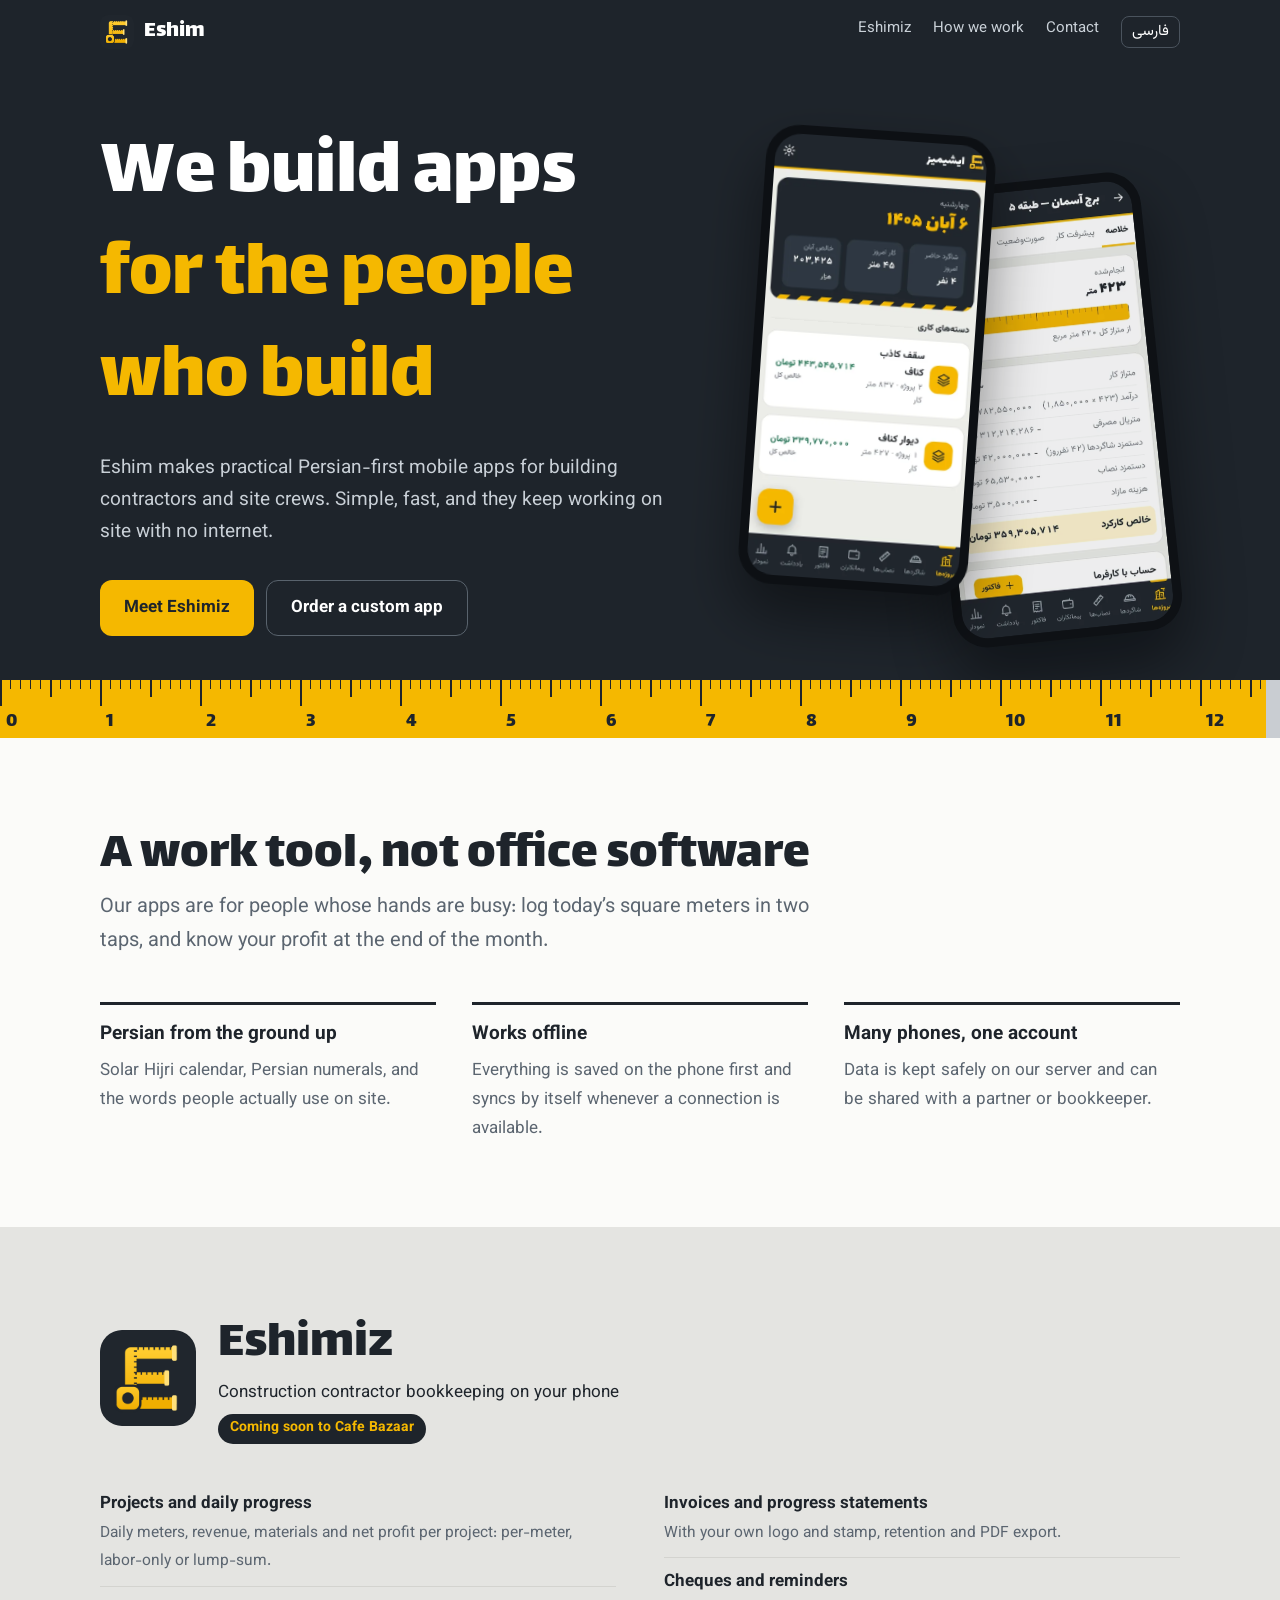
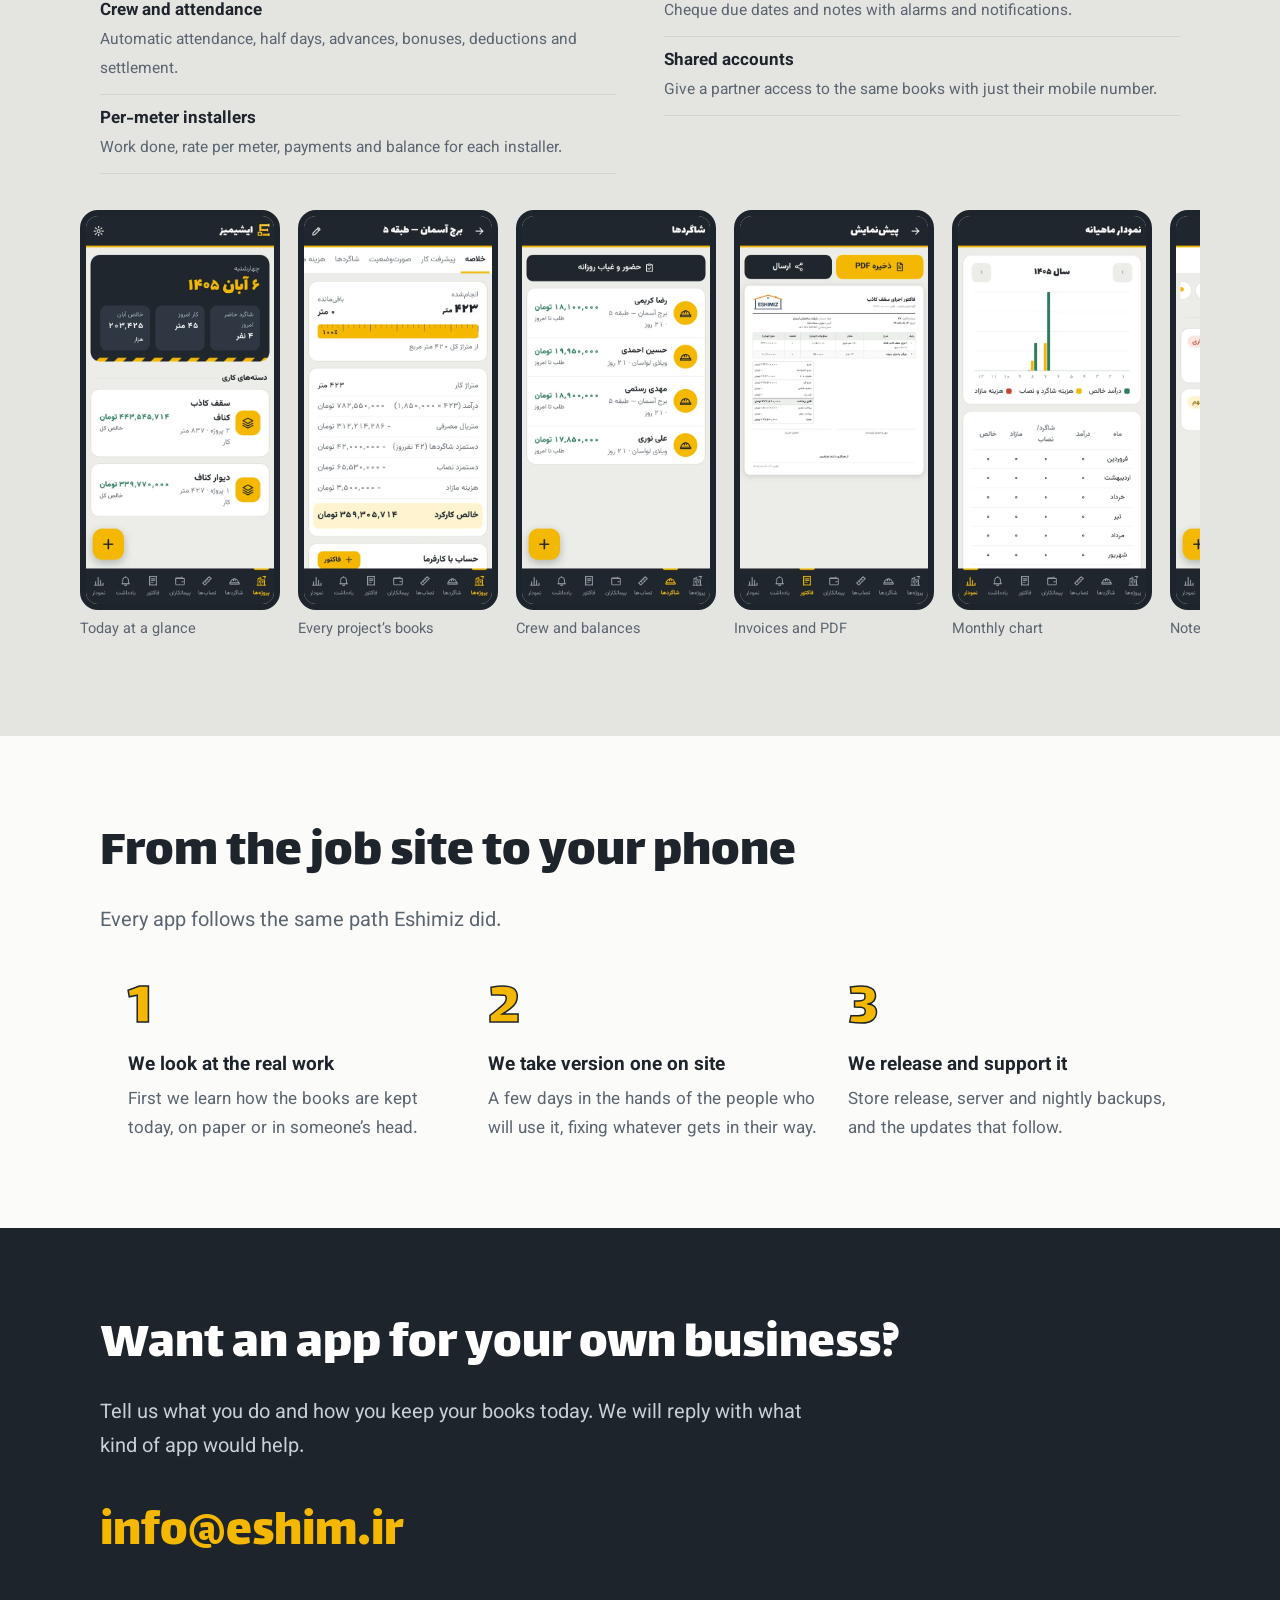
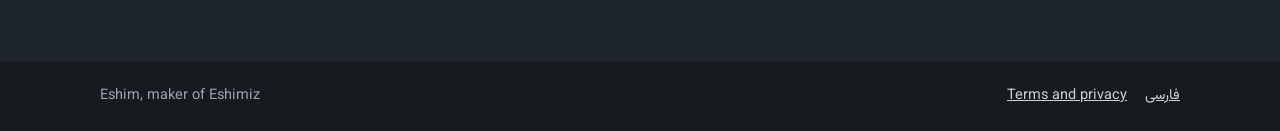
==== web/en/index.html @ 2e8bf79c "Website: studio home page (fa) + English site at /en with privacy page Co-Authored-By: Claude Opus 5" ====
<!doctype html>
<html lang="en" dir="ltr">
<head>
<meta charset="utf-8">
<meta name="viewport" content="width=device-width, initial-scale=1">
<title>Eshim — apps for the people who build</title>
<meta name="description" content="Eshim is an Iranian app studio making practical mobile apps for building contractors and site crews. First product: Eshimiz, contractor bookkeeping on your phone.">
<link rel="icon" href="../favicon-64.png">
<link rel="alternate" hreflang="fa" href="https://eshim.ir/">
<style>
@font-face { font-family: Lalezar; src: url(../Lalezar.woff) format('woff'); font-display: swap; }
@font-face { font-family: Vazirmatn; src: url(../Vazirmatn.woff2) format('woff2'); font-weight: 100 900; font-display: swap; }
:root {
  --asphalt: #1e242b; --asphalt-2: #262d35; --safety: #f5b800; --concrete: #e4e4e1;
  --paper: #fbfbf9; --navy: #182d4a; --roof: #f0801e; --ink: #1e242b; --mut: #5b6570; --line: #d3d3cf;
}
* { box-sizing: border-box; }
html { scroll-behavior: smooth; }
body { margin: 0; background: var(--paper); color: var(--ink); font: 17px/1.7 Vazirmatn, Tahoma, sans-serif; }
a { color: inherit; }
:focus-visible { outline: 3px solid var(--safety); outline-offset: 3px; border-radius: 4px; }
.wrap { max-width: 1120px; margin: 0 auto; padding: 0 20px; }
h1, h2, .display { font-family: Lalezar, Vazirmatn, sans-serif; font-weight: 400; line-height: 1.25; margin: 0; }

/* نوار بالا */
.top { background: var(--asphalt); color: #fff; }
.top .wrap { display: flex; align-items: center; justify-content: space-between; height: 64px; }
.brand { display: flex; align-items: center; gap: 10px; text-decoration: none; font-family: Lalezar, sans-serif; font-size: 24px; }
.brand img { width: 34px; height: 34px; border-radius: 8px; }
.top nav { display: flex; gap: 22px; font-size: 15px; }
.top nav a { text-decoration: none; color: #c9d0d7; }
.top nav a:hover { color: #fff; }
.top nav .lang { border: 1px solid #4a535d; border-radius: 8px; padding: 2px 10px; color: #fff; }

/* قهرمان */
.hero { background: var(--asphalt); color: #fff; overflow: hidden; }
.hero .wrap { display: grid; grid-template-columns: 1.1fr .9fr; gap: 40px; align-items: center; padding-top: 56px; padding-bottom: 40px; }
.hero h1 { font-size: clamp(44px, 6.4vw, 84px); color: #fff; }
.hero h1 span { display: block; color: var(--safety); }
.hero p { color: #c9d0d7; font-size: 19px; max-width: 32em; margin: 22px 0 30px; }
.actions { display: flex; flex-wrap: wrap; gap: 12px; }
.btn { display: inline-flex; align-items: center; gap: 8px; text-decoration: none; font-weight: 700; padding: 13px 24px; border-radius: 12px; }
.btn.y { background: var(--safety); color: var(--asphalt); }
.btn.o { border: 1.5px solid #59636d; color: #fff; }
.btn.o:hover { border-color: #fff; }
.phones { position: relative; height: 520px; }
.phone { position: absolute; width: 230px; aspect-ratio: 1/2; border-radius: 34px; background: #0d1014; padding: 9px; box-shadow: 0 30px 60px rgba(0,0,0,.45); }
.phone img { width: 100%; height: 100%; object-fit: cover; border-radius: 26px; display: block; }
.phone.a { inset-inline-start: 40px; top: 10px; transform: rotate(4deg); z-index: 2; }
.phone.b { inset-inline-start: 220px; top: 60px; transform: rotate(-6deg); opacity: .92; }

/* متر */
.tape { position: relative; height: 58px; background: var(--safety); color: var(--asphalt); overflow: hidden;
  transform-origin: left center; animation: pull 1.1s cubic-bezier(.2,.8,.2,1) .2s both; }
.tape::before { content: ""; position: absolute; inset: 0 0 auto 0; height: 26px;
  background:
    repeating-linear-gradient(to right, var(--asphalt) 0 2px, transparent 2px 100px) top / 100% 26px no-repeat,
    repeating-linear-gradient(to right, var(--asphalt) 0 1.5px, transparent 1.5px 50px) top / 100% 17px no-repeat,
    repeating-linear-gradient(to right, var(--asphalt) 0 1px, transparent 1px 10px) top / 100% 9px no-repeat; }
.tape ol { list-style: none; margin: 0; padding: 0; position: absolute; inset: 26px 0 0 0; display: flex; }
.tape li { flex: 0 0 100px; font-family: Lalezar, sans-serif; font-size: 20px; line-height: 32px; padding-inline-start: 6px; }
.tape .hook { position: absolute; inset-inline-end: 0; top: 0; bottom: 0; width: 14px; background: #c9cdd2; }
@keyframes pull { from { transform: scaleX(.04); } to { transform: none; } }
@media (prefers-reduced-motion: reduce) { .tape { animation: none; } html { scroll-behavior: auto; } }

section { padding: 84px 0; }
.lead { font-size: 20px; color: var(--mut); max-width: 36em; margin: 16px 0 0; }
h2 { font-size: clamp(34px, 4.4vw, 54px); color: var(--asphalt); }

/* کاری که می‌کنیم */
.what .cols { display: grid; grid-template-columns: repeat(3, 1fr); gap: 36px; margin-top: 44px; }
.what h3 { font-size: 19px; margin: 0 0 6px; padding-top: 14px; border-top: 3px solid var(--asphalt); }
.what p { margin: 0; color: var(--mut); }

/* محصول */
.product { background: var(--concrete); }
.product .head { display: flex; gap: 22px; align-items: center; }
.product .head img { width: 96px; height: 96px; border-radius: 22px; }
.status { display: inline-block; background: var(--asphalt); color: var(--safety); font-size: 14px; font-weight: 700; padding: 3px 12px; border-radius: 99px; margin-top: 6px; }
.feats { list-style: none; padding: 0; margin: 36px 0 0; columns: 2; column-gap: 48px; }
.feats li { break-inside: avoid; padding: 10px 0 10px; border-bottom: 1px solid var(--line); }
.feats b { display: block; }
.feats span { color: var(--mut); font-size: 15.5px; }
.strip { display: flex; gap: 18px; overflow-x: auto; padding: 36px 20px 10px; margin: 0 -20px; scroll-snap-type: x mandatory; }
.strip figure { margin: 0; flex: 0 0 200px; scroll-snap-align: start; }
.strip img { width: 200px; height: 400px; object-fit: cover; border-radius: 18px; border: 6px solid var(--asphalt); display: block; background: var(--asphalt); }
.strip figcaption { font-size: 14.5px; color: var(--mut); margin-top: 8px; }

/* روند کار */
.steps { list-style: none; counter-reset: s; padding: 0; margin: 40px 0 0; display: grid; grid-template-columns: repeat(3, 1fr); gap: 0; }
.steps li { counter-increment: s; padding: 0 0 0 28px; position: relative; }
.steps li::before { content: counter(s); font-family: Lalezar, sans-serif; font-size: 64px; line-height: 1; color: var(--safety); -webkit-text-stroke: 1.5px var(--asphalt); display: block; margin-bottom: 8px; }
.steps h3 { margin: 0 0 4px; font-size: 19px; }
.steps p { margin: 0; color: var(--mut); }

/* تماس */
.contact { background: var(--asphalt); color: #fff; }
.contact h2 { color: #fff; }
.contact .lead { color: #c9d0d7; }
.contact .mail { display: inline-block; margin-top: 26px; font-family: Lalezar, sans-serif; font-size: clamp(30px, 5vw, 52px); color: var(--safety); text-decoration: none; direction: ltr; }
footer { background: #171b20; color: #9aa4ae; font-size: 14.5px; }
footer .wrap { display: flex; flex-wrap: wrap; gap: 16px; justify-content: space-between; padding-top: 22px; padding-bottom: 22px; }
footer a { color: #c9d0d7; }
footer .links { display: flex; gap: 18px; }

@media (max-width: 860px) {
  .top nav a:not(.lang) { display: none; }
  .hero .wrap { grid-template-columns: 1fr; padding-top: 36px; }
  .phones { height: 400px; }
  .phone { width: 180px; }
  .phone.a { inset-inline-start: 6%; }
  .phone.b { inset-inline-start: 42%; top: 40px; }
  .what .cols, .steps { grid-template-columns: 1fr; gap: 28px; }
  .feats { columns: 1; }
  section { padding: 60px 0; }
}
</style>
</head>
<body>
<header class="top"><div class="wrap">
  <a class="brand" href="./"><img src="../icon-512.png" alt="">Eshim</a>
  <nav aria-label="Menu"><a href="#eshimiz">Eshimiz</a><a href="#how">How we work</a><a href="#contact">Contact</a><a class="lang" href="../" hreflang="fa" lang="fa">فارسی</a></nav>
</div></header>

<section class="hero" style="padding:0">
  <div class="wrap">
    <div>
      <h1>We build apps<span>for the people who build</span></h1>
      <p>Eshim makes practical Persian-first mobile apps for building contractors and site crews. Simple, fast, and they keep working on site with no internet.</p>
      <div class="actions"><a class="btn y" href="#eshimiz">Meet Eshimiz</a><a class="btn o" href="#contact">Order a custom app</a></div>
    </div>
    <div class="phones" aria-hidden="true">
      <div class="phone a"><img src="../img/1-home.webp" alt="" width="540" height="1080"></div>
      <div class="phone b"><img src="../img/2-project.webp" alt="" width="540" height="1080" loading="lazy"></div>
    </div>
  </div>
  <div class="tape" aria-hidden="true"><ol><li>0</li><li>1</li><li>2</li><li>3</li><li>4</li><li>5</li><li>6</li><li>7</li><li>8</li><li>9</li><li>10</li><li>11</li><li>12</li><li>13</li><li>14</li><li>15</li><li>16</li><li>17</li><li>18</li><li>19</li></ol><span class="hook"></span></div>
</section>

<section class="what">
  <div class="wrap">
    <h2>A work tool, not office software</h2>
    <p class="lead">Our apps are for people whose hands are busy: log today’s square meters in two taps, and know your profit at the end of the month.</p>
    <div class="cols">
      <div><h3>Persian from the ground up</h3><p>Solar Hijri calendar, Persian numerals, and the words people actually use on site.</p></div>
      <div><h3>Works offline</h3><p>Everything is saved on the phone first and syncs by itself whenever a connection is available.</p></div>
      <div><h3>Many phones, one account</h3><p>Data is kept safely on our server and can be shared with a partner or bookkeeper.</p></div>
    </div>
  </div>
</section>

<section class="product" id="eshimiz">
  <div class="wrap">
    <div class="head">
      <img src="../icon-512.png" alt="Eshimiz icon" width="96" height="96">
      <div><h2>Eshimiz</h2><div>Construction contractor bookkeeping on your phone</div><span class="status">Coming soon to Cafe Bazaar</span></div>
    </div>
    <ul class="feats">
      <li><b>Projects and daily progress</b><span>Daily meters, revenue, materials and net profit per project: per-meter, labor-only or lump-sum.</span></li>
      <li><b>Crew and attendance</b><span>Automatic attendance, half days, advances, bonuses, deductions and settlement.</span></li>
      <li><b>Per-meter installers</b><span>Work done, rate per meter, payments and balance for each installer.</span></li>
      <li><b>Invoices and progress statements</b><span>With your own logo and stamp, retention and PDF export.</span></li>
      <li><b>Cheques and reminders</b><span>Cheque due dates and notes with alarms and notifications.</span></li>
      <li><b>Shared accounts</b><span>Give a partner access to the same books with just their mobile number.</span></li>
    </ul>
    <div class="strip" tabindex="0" aria-label="Eshimiz screenshots">
      <figure><img src="../img/1-home.webp" alt="Eshimiz home screen with today’s summary" width="540" height="1080" loading="lazy"><figcaption>Today at a glance</figcaption></figure>
      <figure><img src="../img/2-project.webp" alt="Project financial summary" width="540" height="1080" loading="lazy"><figcaption>Every project’s books</figcaption></figure>
      <figure><img src="../img/3-workers.webp" alt="Crew list with what each person is owed" width="540" height="1080" loading="lazy"><figcaption>Crew and balances</figcaption></figure>
      <figure><img src="../img/4-invoice.webp" alt="Invoice preview" width="540" height="1080" loading="lazy"><figcaption>Invoices and PDF</figcaption></figure>
      <figure><img src="../img/5-chart.webp" alt="Monthly income and cost chart" width="540" height="1080" loading="lazy"><figcaption>Monthly chart</figcaption></figure>
      <figure><img src="../img/6-notes.webp" alt="Notes and reminders" width="540" height="1080" loading="lazy"><figcaption>Notes and reminders</figcaption></figure>
    </div>
  </div>
</section>

<section id="how">
  <div class="wrap">
    <h2>From the job site to your phone</h2>
    <p class="lead">Every app follows the same path Eshimiz did.</p>
    <ol class="steps">
      <li><h3>We look at the real work</h3><p>First we learn how the books are kept today, on paper or in someone’s head.</p></li>
      <li><h3>We take version one on site</h3><p>A few days in the hands of the people who will use it, fixing whatever gets in their way.</p></li>
      <li><h3>We release and support it</h3><p>Store release, server and nightly backups, and the updates that follow.</p></li>
    </ol>
  </div>
</section>

<section class="contact" id="contact">
  <div class="wrap">
    <h2>Want an app for your own business?</h2>
    <p class="lead">Tell us what you do and how you keep your books today. We will reply with what kind of app would help.</p>
    <a class="mail" href="mailto:info@eshim.ir">info@eshim.ir</a>
  </div>
</section>

<footer><div class="wrap">
  <span>Eshim, maker of Eshimiz</span>
  <span class="links"><a href="privacy.html">Terms and privacy</a><a href="../" hreflang="fa" lang="fa">فارسی</a></span>
</div></footer>
</body>
</html>
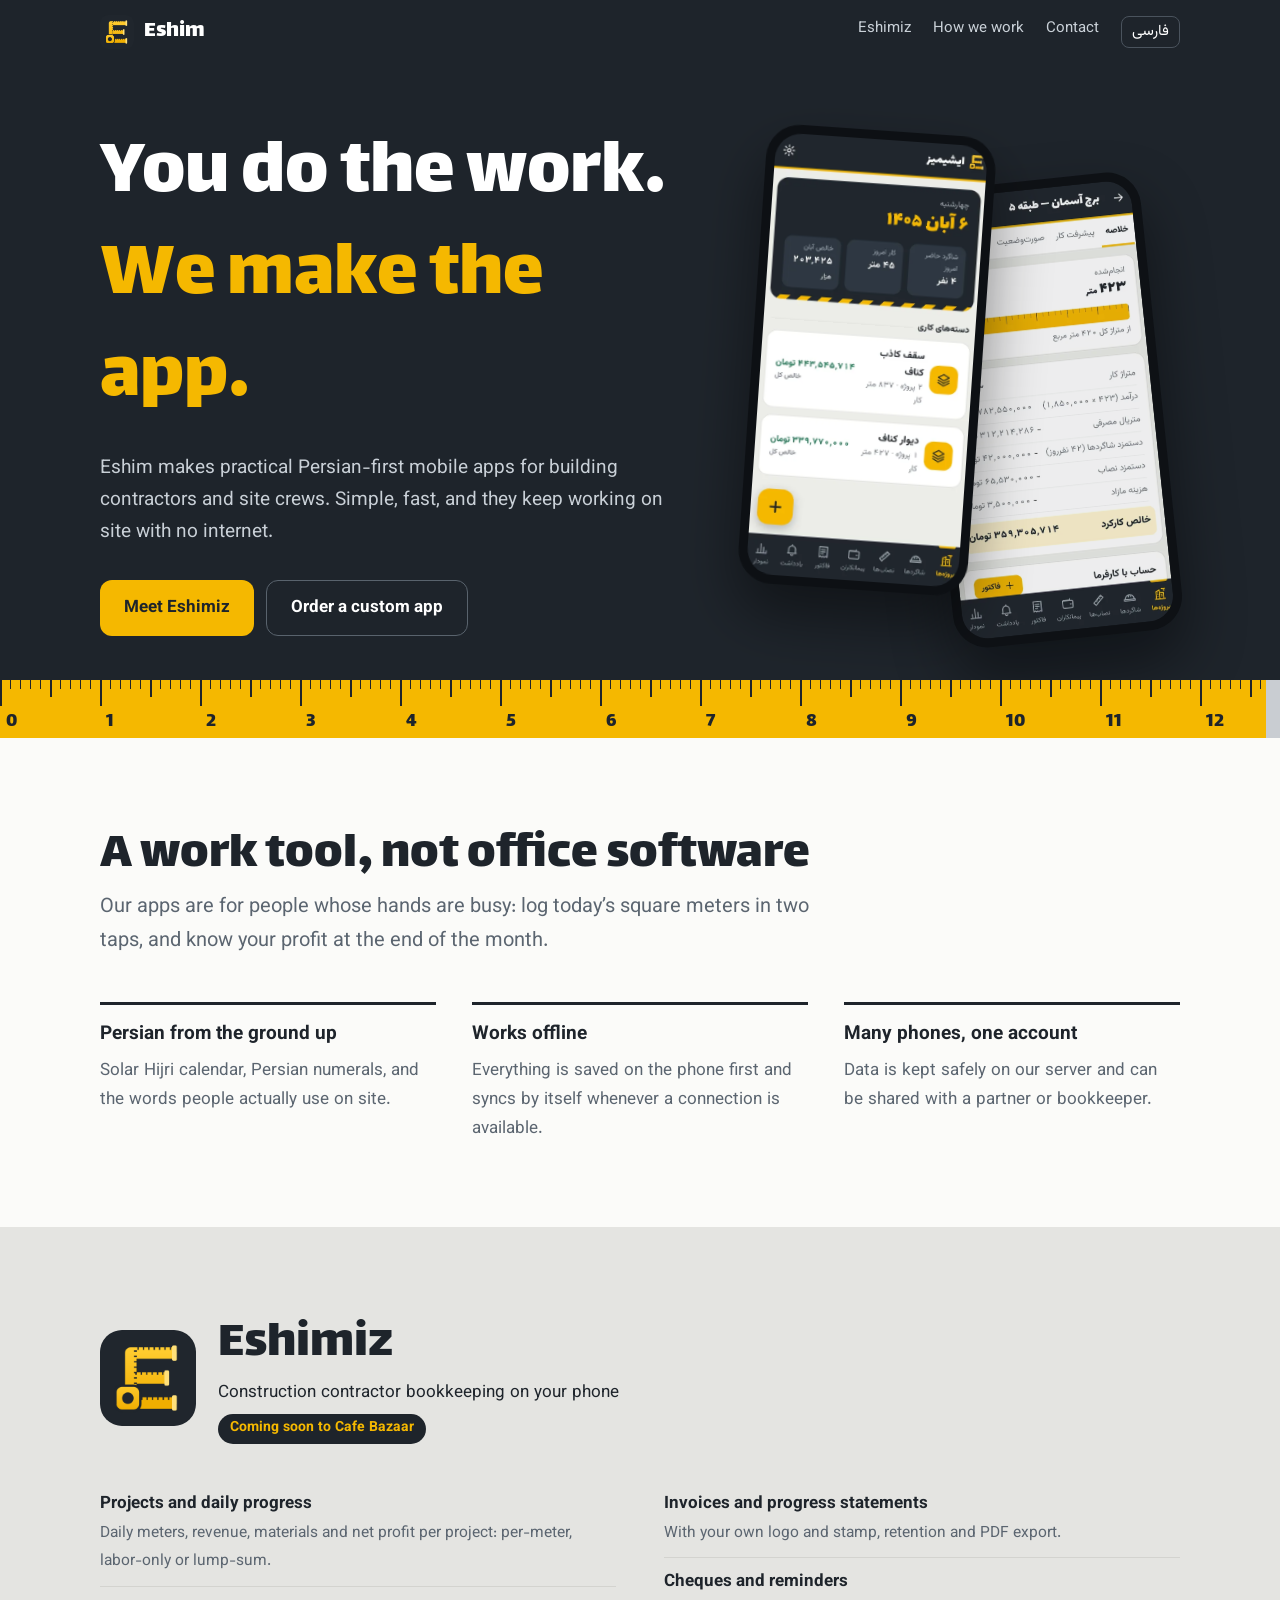
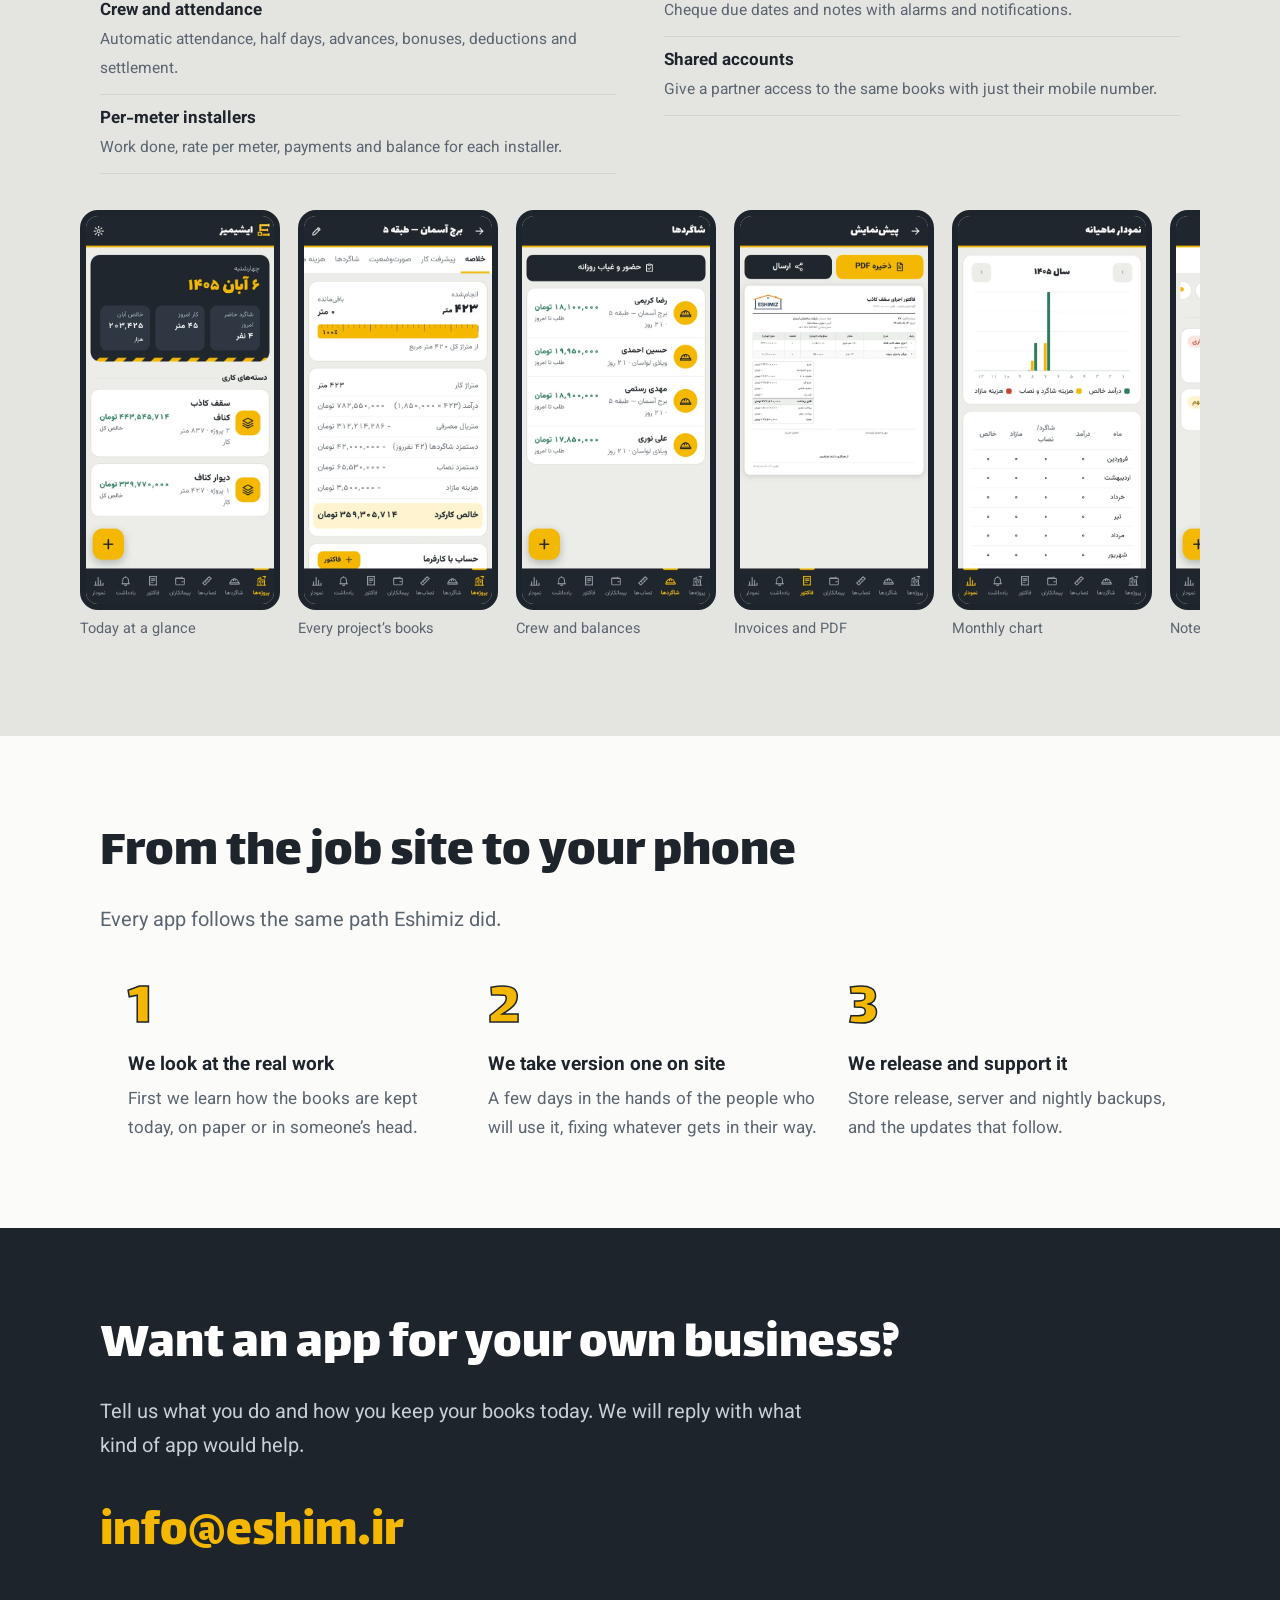
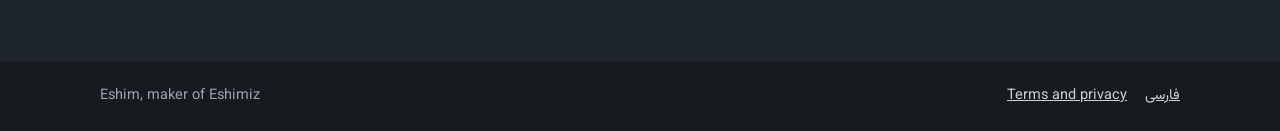
==== commit 9850dd4f: "Website: new tagline Co-Authored-By: Claude Opus 5.5 <noreply@anthropic.com> Claude-Session: https:/" ====
--- a/web/en/index.html
+++ b/web/en/index.html
@@ -3,7 +3,7 @@
 <head>
 <meta charset="utf-8">
 <meta name="viewport" content="width=device-width, initial-scale=1">
-<title>Eshim — apps for the people who build</title>
+<title>Eshim — you do the work, we make the app</title>
 <meta name="description" content="Eshim is an Iranian app studio making practical mobile apps for building contractors and site crews. First product: Eshimiz, contractor bookkeeping on your phone.">
 <link rel="icon" href="../favicon-64.png">
 <link rel="alternate" hreflang="fa" href="https://eshim.ir/">
@@ -125,7 +125,7 @@
 <section class="hero" style="padding:0">
   <div class="wrap">
     <div>
-      <h1>We build apps<span>for the people who build</span></h1>
+      <h1>You do the work.<span>We make the app.</span></h1>
       <p>Eshim makes practical Persian-first mobile apps for building contractors and site crews. Simple, fast, and they keep working on site with no internet.</p>
       <div class="actions"><a class="btn y" href="#eshimiz">Meet Eshimiz</a><a class="btn o" href="#contact">Order a custom app</a></div>
     </div>
